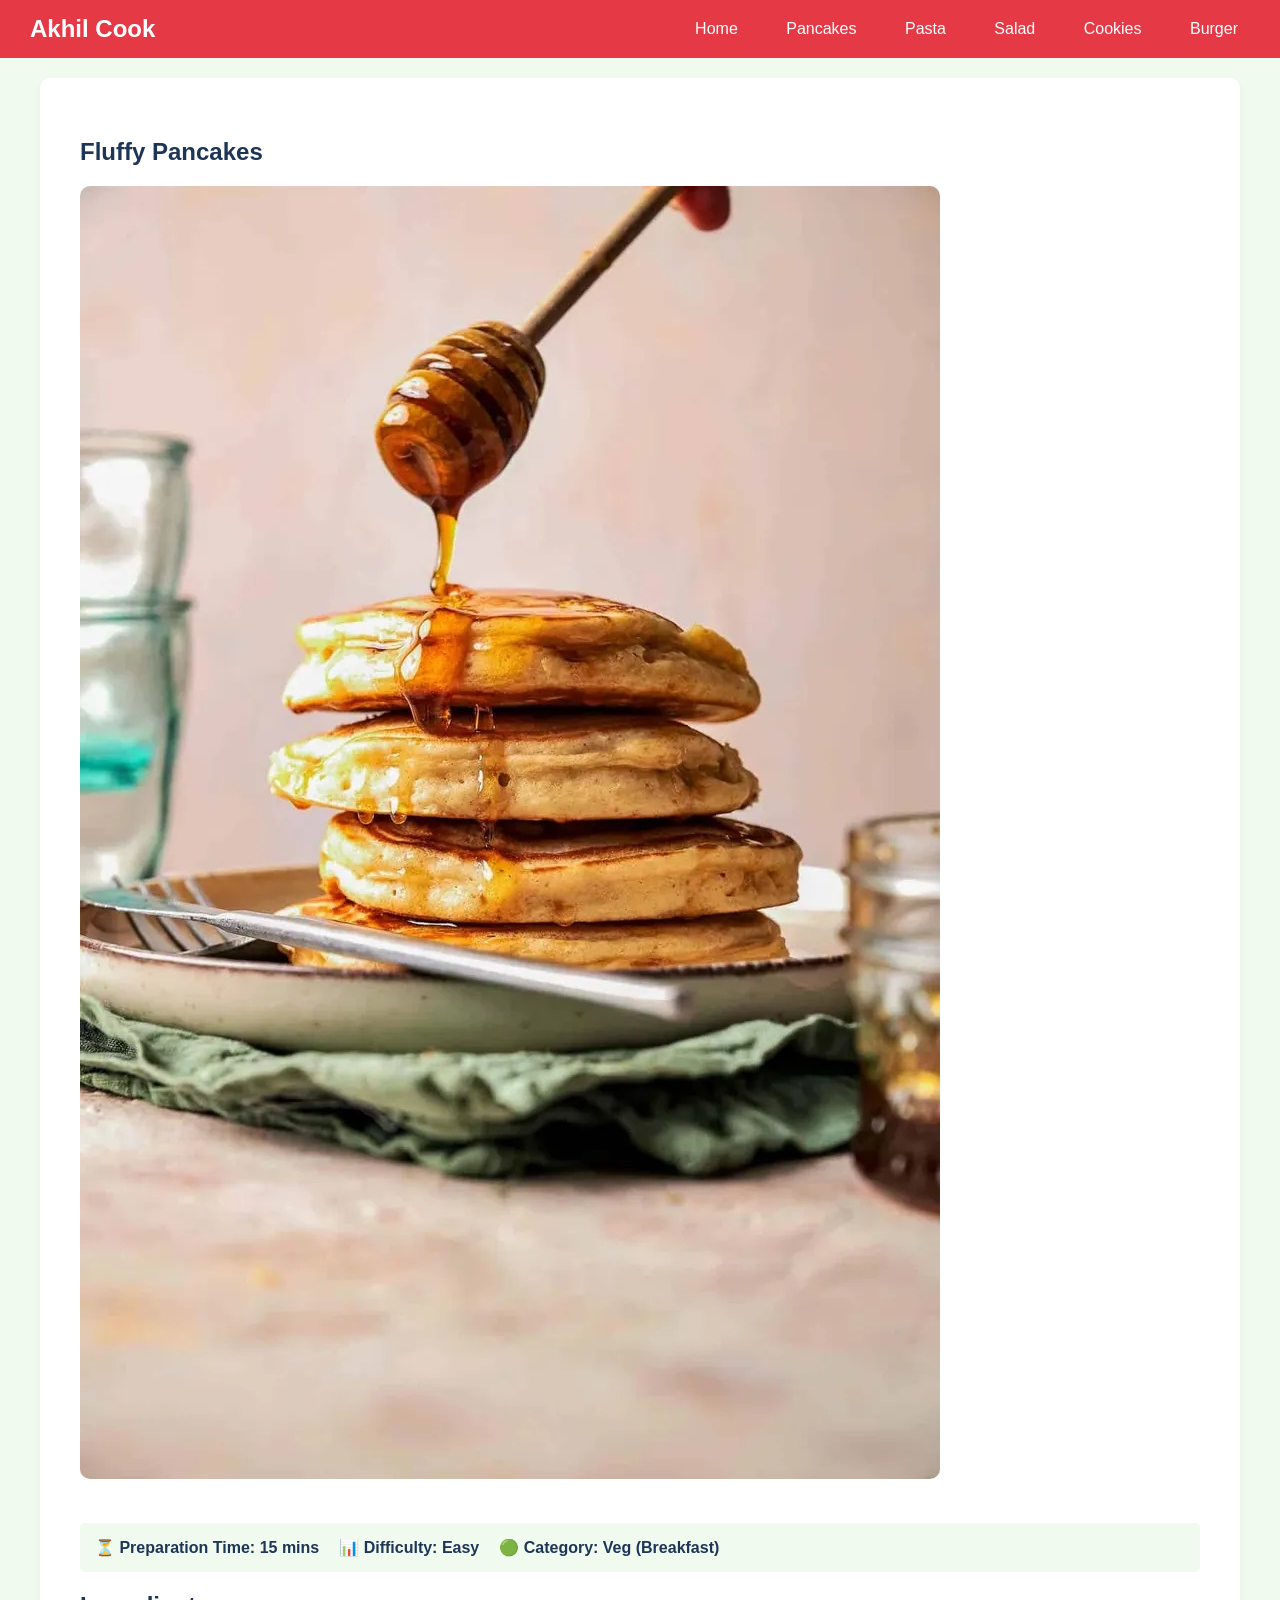
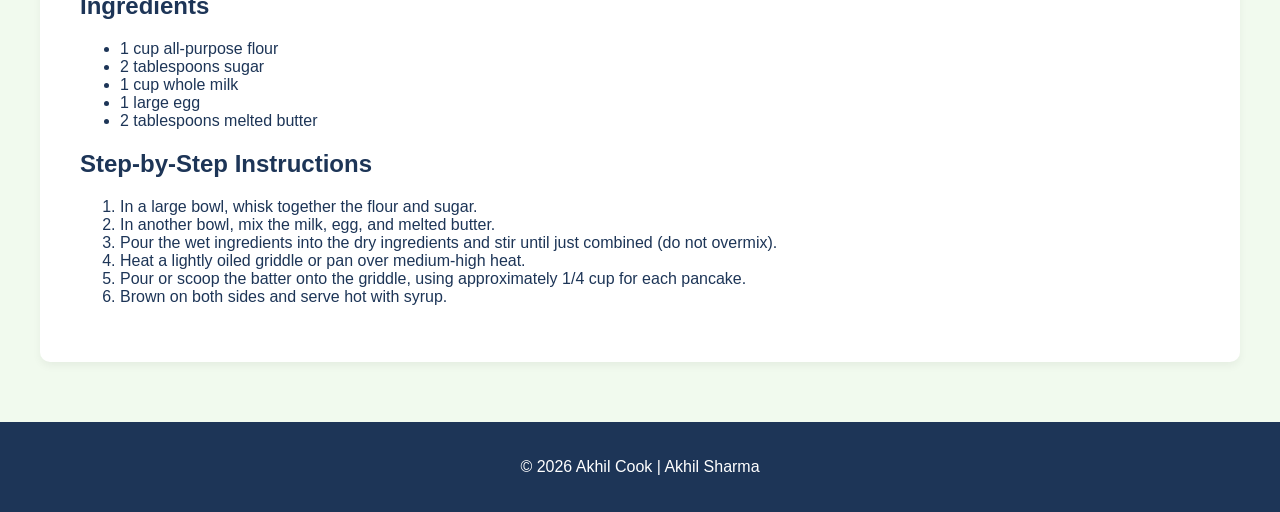
==== recipe1.html @ d1c16e1c "Add files via upload" ====
<!DOCTYPE html>
<html>
<head>
    
    <title>Fluffy Pancakes - Akhil Cook</title>
    <link rel="stylesheet" href="style.css">
</head>
<body>

    <nav>
        <a href="index.html" class="logo">Akhil Cook</a>
        <div class="nav-links">
            <a href="index.html">Home</a>
            <a href="recipe1.html">Pancakes</a>
            <a href="recipe2.html">Pasta</a>
            <a href="recipe3.html">Salad</a>
            <a href="recipe4.html">Cookies</a>
            <a href="recipe5.html">Burger</a>
        </div>
    </nav>

    <main>
        <section class="recipe-detail">
            <h1>Fluffy Pancakes</h1>
            <img src="Images/Fluffy-Fluffy-Pancakes-2.jpg" alt="Stack of fluffy pancakes with syrup">
            
            <div class="recipe-meta">
                <span>⏳ Preparation Time: 15 mins</span>
                <span>📊 Difficulty: Easy</span>
                <span>🟢 Category: Veg (Breakfast)</span>
            </div>

            <h2>Ingredients</h2>
            <ul>
                <li>1 cup all-purpose flour</li>
                <li>2 tablespoons sugar</li>
                <li>1 cup whole milk</li>
                <li>1 large egg</li>
                <li>2 tablespoons melted butter</li>
            </ul>

            <h2>Step-by-Step Instructions</h2>
            <ol>
                <li>In a large bowl, whisk together the flour and sugar.</li>
                <li>In another bowl, mix the milk, egg, and melted butter.</li>
                <li>Pour the wet ingredients into the dry ingredients and stir until just combined (do not overmix).</li>
                <li>Heat a lightly oiled griddle or pan over medium-high heat.</li>
                <li>Pour or scoop the batter onto the griddle, using approximately 1/4 cup for each pancake.</li>
                <li>Brown on both sides and serve hot with syrup.</li>
            </ol>
        </section>
    </main>

    <footer>
        <p>&copy; 2026 Akhil Cook | Akhil Sharma</p>
    </footer>

</body>
</html>
---- style.css ----
:root {
    --primary-color: #e63946;
    --background-light: #f1faee;
    --text-dark: #1d3557;
    --card-bg: #ffffff;
}

body {
    font-family: 'Segoe UI', Tahoma, Geneva, Verdana, sans-serif;
    margin: 0;
    padding: 0;
    background-color: var(--background-light);
    color: var(--text-dark);
}

nav {
    display: flex;
    justify-content: space-between;
    align-items: center;
    background-color: var(--primary-color);
    padding: 15px 30px;
}

nav .logo {
    color: white;
    font-size: 24px;
    font-weight: bold;
    text-decoration: none;
}

nav .nav-links a {
    color: white;
    text-decoration: none;
    margin-left: 20px;
    padding: 8px 12px;
    transition: background-color 0.3s ease;
}

nav .nav-links a:hover {
    background-color: rgba(255, 255, 255, 0.2);
    border-radius: 4px;
}

header {
    text-align: center;
    padding: 40px 20px;
}

.search-container {
    margin-top: 20px;
    display: flex;
    justify-content: center;
}

.search-container input {
    padding: 10px;
    width: 300px;
    border: 1px solid #ccc;
    border-radius: 4px 0 0 4px;
}

.search-container button {
    padding: 10px 20px;
    background-color: var(--primary-color);
    color: white;
    border: none;
    border-radius: 0 4px 4px 0;
    cursor: pointer;
}

main {
    max-width: 1200px;
    margin: 0 auto;
    padding: 20px;
}

.recipe-grid {
    display: grid;
    grid-template-columns: repeat(auto-fit, minmax(300px, 1fr));
    gap: 30px;
    margin-top: 20px;
}

.card {
    background-color: var(--card-bg);
    border-radius: 10px;
    overflow: hidden;
    box-shadow: 0 4px 8px rgba(0,0,0,0.1);
    transition: transform 0.3s ease;
}

.card:hover {
    transform: translateY(-10px);
}

.card img {
    width: 100%;
    height: 200px;
    object-fit: cover;
}

.card-content {
    padding: 20px;
}

.card-content h3 {
    margin-top: 0;
}

.btn {
    display: inline-block;
    margin-top: 15px;
    padding: 10px 15px;
    background-color: var(--primary-color);
    color: white;
    text-decoration: none;
    border-radius: 5px;
}

.recipe-detail {
    background: white;
    padding: 40px;
    border-radius: 10px;
    box-shadow: 0 4px 8px rgba(0,0,0,0.05);
}

.recipe-meta {
    display: flex;
    gap: 20px;
    background: var(--background-light);
    padding: 15px;
    border-radius: 5px;
    margin: 20px 0;
    font-weight: bold;
}

.recipe-detail img {
    max-width: 100%;
    height: auto;
    border-radius: 10px;
    margin-bottom: 20px;
}

footer {
    text-align: center;
    padding: 20px;
    background-color: var(--text-dark);
    color: white;
    margin-top: 40px;
}

@media (max-width: 768px) {
    nav {
        flex-direction: column;
        text-align: center;
    }
    nav .nav-links {
        margin-top: 15px;
    }
    nav .nav-links a {
        margin: 0 10px;
    }
    .recipe-meta {
        flex-direction: column;
        gap: 10px;
    }
}
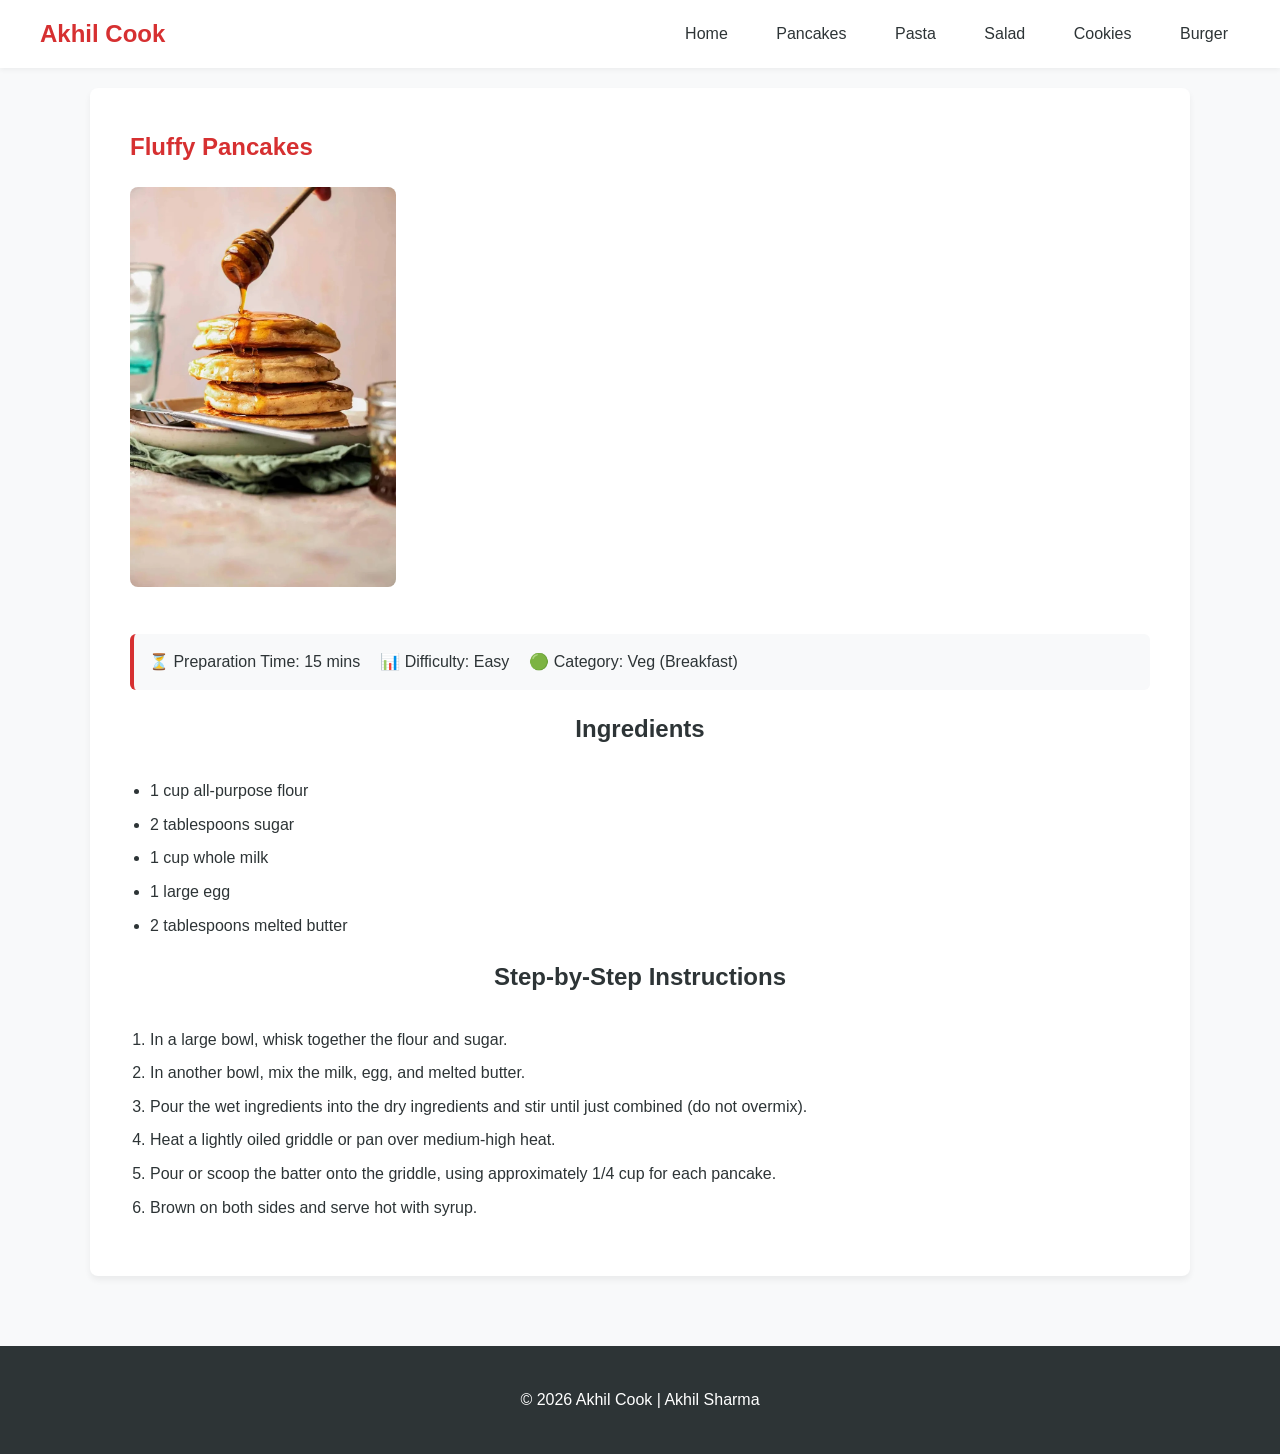
==== commit 9f2f2931: "recipe1.html" ====
--- a/recipe1.html
+++ b/recipe1.html
@@ -1,7 +1,7 @@
 <!DOCTYPE html>
 <html>
 <head>
-    
+    <meta name="viewport" content="width=device-width, initial-scale=1.0">
     <title>Fluffy Pancakes - Akhil Cook</title>
     <link rel="stylesheet" href="style.css">
 </head>
@@ -56,4 +56,4 @@
     </footer>
 
 </body>
-</html>+</html>
--- a/style.css
+++ b/style.css
@@ -1,96 +1,122 @@
 :root {
-    --primary-color: #e63946;
-    --background-light: #f1faee;
-    --text-dark: #1d3557;
+    --primary: #d63031;
+    --secondary: #ff7675;
+    --bg-color: #f8f9fa;
+    --text-main: #2d3436;
+    --text-muted: #636e72;
     --card-bg: #ffffff;
 }
 
 body {
-    font-family: 'Segoe UI', Tahoma, Geneva, Verdana, sans-serif;
+    font-family: 'Segoe UI', Roboto, Helvetica, Arial, sans-serif;
     margin: 0;
     padding: 0;
-    background-color: var(--background-light);
-    color: var(--text-dark);
+    background-color: var(--bg-color);
+    color: var(--text-main);
+    line-height: 1.6;
 }
 
 nav {
     display: flex;
     justify-content: space-between;
     align-items: center;
-    background-color: var(--primary-color);
-    padding: 15px 30px;
+    background-color: var(--card-bg);
+    padding: 15px 40px;
+    box-shadow: 0 2px 5px rgba(0,0,0,0.05);
 }
 
 nav .logo {
-    color: white;
+    color: var(--primary);
     font-size: 24px;
     font-weight: bold;
     text-decoration: none;
 }
 
 nav .nav-links a {
-    color: white;
+    color: var(--text-main);
     text-decoration: none;
     margin-left: 20px;
     padding: 8px 12px;
-    transition: background-color 0.3s ease;
+    font-weight: 500;
+    transition: color 0.3s ease;
 }
 
 nav .nav-links a:hover {
-    background-color: rgba(255, 255, 255, 0.2);
-    border-radius: 4px;
+    color: var(--primary);
 }
 
 header {
     text-align: center;
-    padding: 40px 20px;
+    padding: 60px 20px;
+    background-color: var(--primary);
+    color: white;
+    margin-bottom: 30px;
+}
+
+header h1 {
+    margin: 0 0 10px 0;
+    font-size: 2.5em;
 }
 
 .search-container {
-    margin-top: 20px;
+    margin-top: 25px;
     display: flex;
     justify-content: center;
 }
 
 .search-container input {
-    padding: 10px;
-    width: 300px;
-    border: 1px solid #ccc;
-    border-radius: 4px 0 0 4px;
+    padding: 12px 20px;
+    width: 100%;
+    max-width: 400px;
+    border: 1px solid #dfe6e9;
+    border-radius: 25px 0 0 25px;
+    outline: none;
+    font-family: inherit;
 }
 
 .search-container button {
-    padding: 10px 20px;
-    background-color: var(--primary-color);
+    padding: 12px 25px;
+    background-color: var(--text-main);
     color: white;
     border: none;
-    border-radius: 0 4px 4px 0;
+    border-radius: 0 25px 25px 0;
     cursor: pointer;
+    transition: background-color 0.3s;
+}
+
+.search-container button:hover {
+    background-color: #000000;
 }
 
 main {
-    max-width: 1200px;
+    max-width: 1100px;
     margin: 0 auto;
     padding: 20px;
 }
 
+h2 {
+    text-align: center;
+    color: var(--text-main);
+    margin-bottom: 30px;
+}
+
 .recipe-grid {
     display: grid;
-    grid-template-columns: repeat(auto-fit, minmax(300px, 1fr));
-    gap: 30px;
-    margin-top: 20px;
+    grid-template-columns: repeat(auto-fit, minmax(280px, 1fr));
+    gap: 25px;
 }
 
 .card {
     background-color: var(--card-bg);
-    border-radius: 10px;
+    border-radius: 8px;
     overflow: hidden;
-    box-shadow: 0 4px 8px rgba(0,0,0,0.1);
-    transition: transform 0.3s ease;
+    box-shadow: 0 4px 6px rgba(0,0,0,0.06);
+    transition: transform 0.3s ease, box-shadow 0.3s ease;
 }
 
 .card:hover {
-    transform: translateY(-10px);
+    transform: translateY(-5px);
+    box-shadow: 0 8px 15px rgba(0,0,0,0.1);
 }
 
 .card img {
@@ -104,64 +130,98 @@
 }
 
 .card-content h3 {
-    margin-top: 0;
+    margin: 0 0 5px 0;
+    color: var(--text-main);
+}
+
+.card-content p {
+    color: var(--text-muted);
+    font-size: 0.9em;
+    margin: 0 0 15px 0;
 }
 
 .btn {
     display: inline-block;
-    margin-top: 15px;
-    padding: 10px 15px;
-    background-color: var(--primary-color);
+    padding: 8px 16px;
+    background-color: var(--primary);
     color: white;
     text-decoration: none;
-    border-radius: 5px;
+    border-radius: 4px;
+    transition: background-color 0.3s;
+}
+
+.btn:hover {
+    background-color: var(--secondary);
 }
 
 .recipe-detail {
-    background: white;
+    background-color: var(--card-bg);
     padding: 40px;
-    border-radius: 10px;
-    box-shadow: 0 4px 8px rgba(0,0,0,0.05);
+    border-radius: 8px;
+    box-shadow: 0 4px 6px rgba(0,0,0,0.06);
+}
+
+.recipe-detail h1 {
+    color: var(--primary);
+    margin-top: 0;
 }
 
 .recipe-meta {
     display: flex;
     gap: 20px;
-    background: var(--background-light);
+    background-color: var(--bg-color);
     padding: 15px;
-    border-radius: 5px;
+    border-radius: 6px;
     margin: 20px 0;
-    font-weight: bold;
+    font-weight: 500;
+    border-left: 4px solid var(--primary);
 }
 
 .recipe-detail img {
     max-width: 100%;
     height: auto;
-    border-radius: 10px;
+    max-height: 400px;
+    object-fit: cover;
+    border-radius: 8px;
     margin-bottom: 20px;
+}
+
+ul, ol {
+    padding-left: 20px;
+    color: var(--text-main);
+}
+
+li {
+    margin-bottom: 8px;
 }
 
 footer {
     text-align: center;
-    padding: 20px;
-    background-color: var(--text-dark);
-    color: white;
-    margin-top: 40px;
+    padding: 25px;
+    background-color: var(--text-main);
+    color: white;
+    margin-top: 50px;
 }
 
 @media (max-width: 768px) {
     nav {
         flex-direction: column;
-        text-align: center;
+        padding: 15px;
     }
     nav .nav-links {
         margin-top: 15px;
     }
     nav .nav-links a {
         margin: 0 10px;
+    }
+    header {
+        padding: 40px 20px;
     }
     .recipe-meta {
         flex-direction: column;
         gap: 10px;
     }
-}+    .recipe-detail {
+        padding: 20px;
+    }
+}
